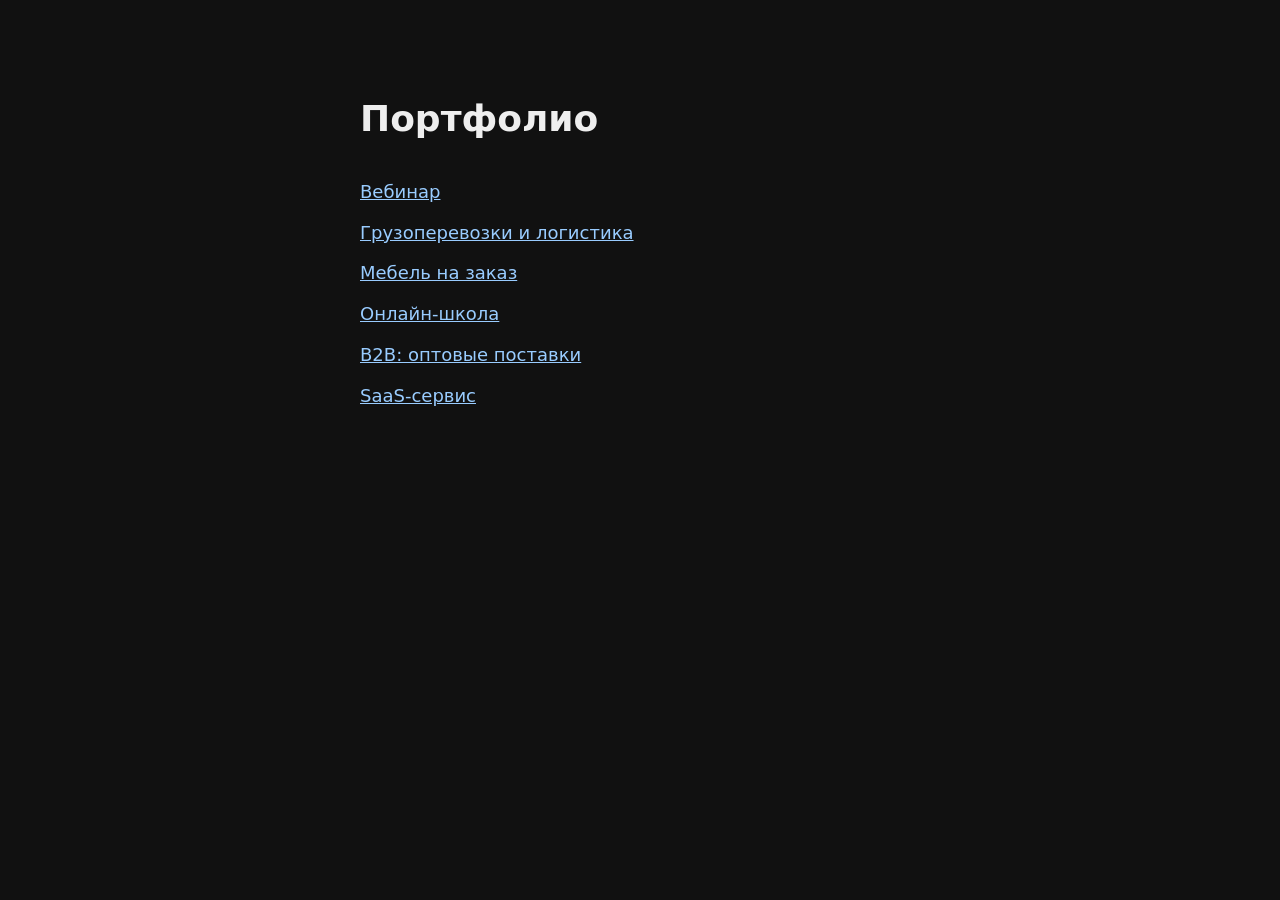
==== index.html @ 5ffccfc5 "Portfolio landings" ====
<!doctype html>
<html lang="ru"><head><meta charset="utf-8"><meta name="viewport" content="width=device-width,initial-scale=1"><title>Портфолио</title>
<style>body{font:18px/1.6 system-ui,sans-serif;max-width:560px;margin:10vh auto;padding:0 20px;background:#111;color:#eee}a{color:#9cf;display:block;padding:6px 0}</style></head>
<body><h1>Портфолио</h1>
<a href="webinar/">Вебинар</a><a href="logistics/">Грузоперевозки и логистика</a><a href="furniture/">Мебель на заказ</a>
<a href="school/">Онлайн-школа</a><a href="oroverde/">B2B: оптовые поставки</a><a href="saas/">SaaS-сервис</a></body></html>
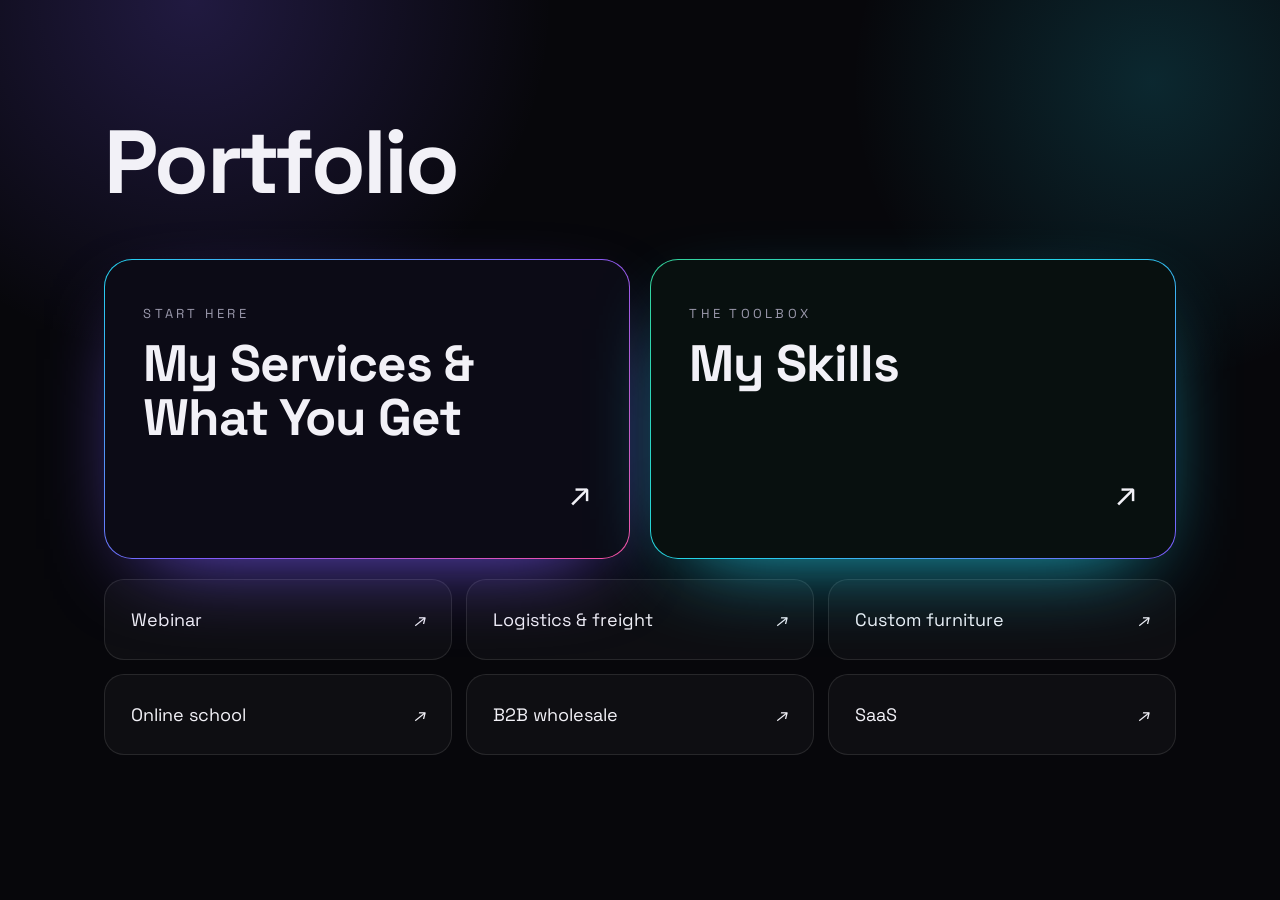
==== commit 47ee8cf9: "Declutter sites, add Services and Skills pages, English hub" ====
--- a/index.html
+++ b/index.html
@@ -1,6 +1,38 @@
 <!doctype html>
-<html lang="ru"><head><meta charset="utf-8"><meta name="viewport" content="width=device-width,initial-scale=1"><title>Портфолио</title>
-<style>body{font:18px/1.6 system-ui,sans-serif;max-width:560px;margin:10vh auto;padding:0 20px;background:#111;color:#eee}a{color:#9cf;display:block;padding:6px 0}</style></head>
-<body><h1>Портфолио</h1>
-<a href="webinar/">Вебинар</a><a href="logistics/">Грузоперевозки и логистика</a><a href="furniture/">Мебель на заказ</a>
-<a href="school/">Онлайн-школа</a><a href="oroverde/">B2B: оптовые поставки</a><a href="saas/">SaaS-сервис</a></body></html>
+<html lang="en"><head><meta charset="utf-8"><meta name="viewport" content="width=device-width,initial-scale=1">
+<title>Portfolio</title>
+<meta name="description" content="Front-end portfolio: animated, 3D landing pages.">
+<link href="https://fonts.googleapis.com/css2?family=Space+Grotesk:wght@400;500;700&display=swap" rel="stylesheet">
+<style>
+:root{--bg:#07070b;--fg:#f2f1f7;--mut:#9a98ab;--line:rgba(255,255,255,.1)}
+*{box-sizing:border-box;margin:0}
+body{background:var(--bg);color:var(--fg);font:400 18px/1.5 "Space Grotesk",system-ui,sans-serif;padding:clamp(20px,5vw,72px);max-width:1200px;margin:auto;background-image:radial-gradient(600px circle at 15% 0%,rgba(124,92,255,.22),transparent 60%),radial-gradient(500px circle at 90% 10%,rgba(34,211,238,.16),transparent 60%);background-repeat:no-repeat}
+a{color:inherit;text-decoration:none}
+h1{font-size:clamp(40px,7vw,96px);letter-spacing:-.03em;line-height:1;margin:6vh 0 clamp(28px,4vw,56px)}
+.feat{display:grid;grid-template-columns:repeat(auto-fit,minmax(300px,1fr));gap:20px;margin-bottom:20px}
+.f{position:relative;display:flex;flex-direction:column;justify-content:space-between;min-height:300px;padding:clamp(26px,3vw,44px);border-radius:28px;border:1px solid transparent;overflow:hidden;transition:transform .3s,box-shadow .3s}
+.f:hover{transform:translateY(-6px)}
+.f.a{background:linear-gradient(#0c0b16,#0c0b16) padding-box,linear-gradient(140deg,#22d3ee,#7c5cff,#ff4fa3) border-box;box-shadow:0 30px 90px -40px #7c5cff}
+.f.b{background:linear-gradient(#08100f,#08100f) padding-box,linear-gradient(140deg,#34d399,#22d3ee,#7c5cff) border-box;box-shadow:0 30px 90px -40px #22d3ee}
+.f span{font-size:13px;letter-spacing:.25em;text-transform:uppercase;color:var(--mut)}
+.f h2{font-size:clamp(30px,4vw,52px);letter-spacing:-.02em;line-height:1.05;margin-top:12px}
+.f i{font-style:normal;font-size:34px;align-self:flex-end;transition:transform .3s}.f:hover i{transform:translate(6px,-6px)}
+.grid{display:grid;grid-template-columns:repeat(auto-fill,minmax(260px,1fr));gap:14px}
+.p{padding:26px;border:1px solid var(--line);border-radius:20px;background:rgba(255,255,255,.03);display:flex;justify-content:space-between;align-items:center;transition:background .25s,border-color .25s}
+.p:hover{background:rgba(255,255,255,.07);border-color:rgba(255,255,255,.3)}
+</style></head>
+<body>
+<h1>Portfolio</h1>
+<div class="feat">
+  <a class="f a" href="services/"><div><span>Start here</span><h2>My Services &amp; What You Get</h2></div><i>&#8599;</i></a>
+  <a class="f b" href="skills/"><div><span>The toolbox</span><h2>My Skills</h2></div><i>&#8599;</i></a>
+</div>
+<div class="grid">
+  <a class="p" href="webinar/">Webinar <i>&#8599;</i></a>
+  <a class="p" href="logistics/">Logistics &amp; freight <i>&#8599;</i></a>
+  <a class="p" href="furniture/">Custom furniture <i>&#8599;</i></a>
+  <a class="p" href="school/">Online school <i>&#8599;</i></a>
+  <a class="p" href="oroverde/">B2B wholesale <i>&#8599;</i></a>
+  <a class="p" href="saas/">SaaS <i>&#8599;</i></a>
+</div>
+</body></html>
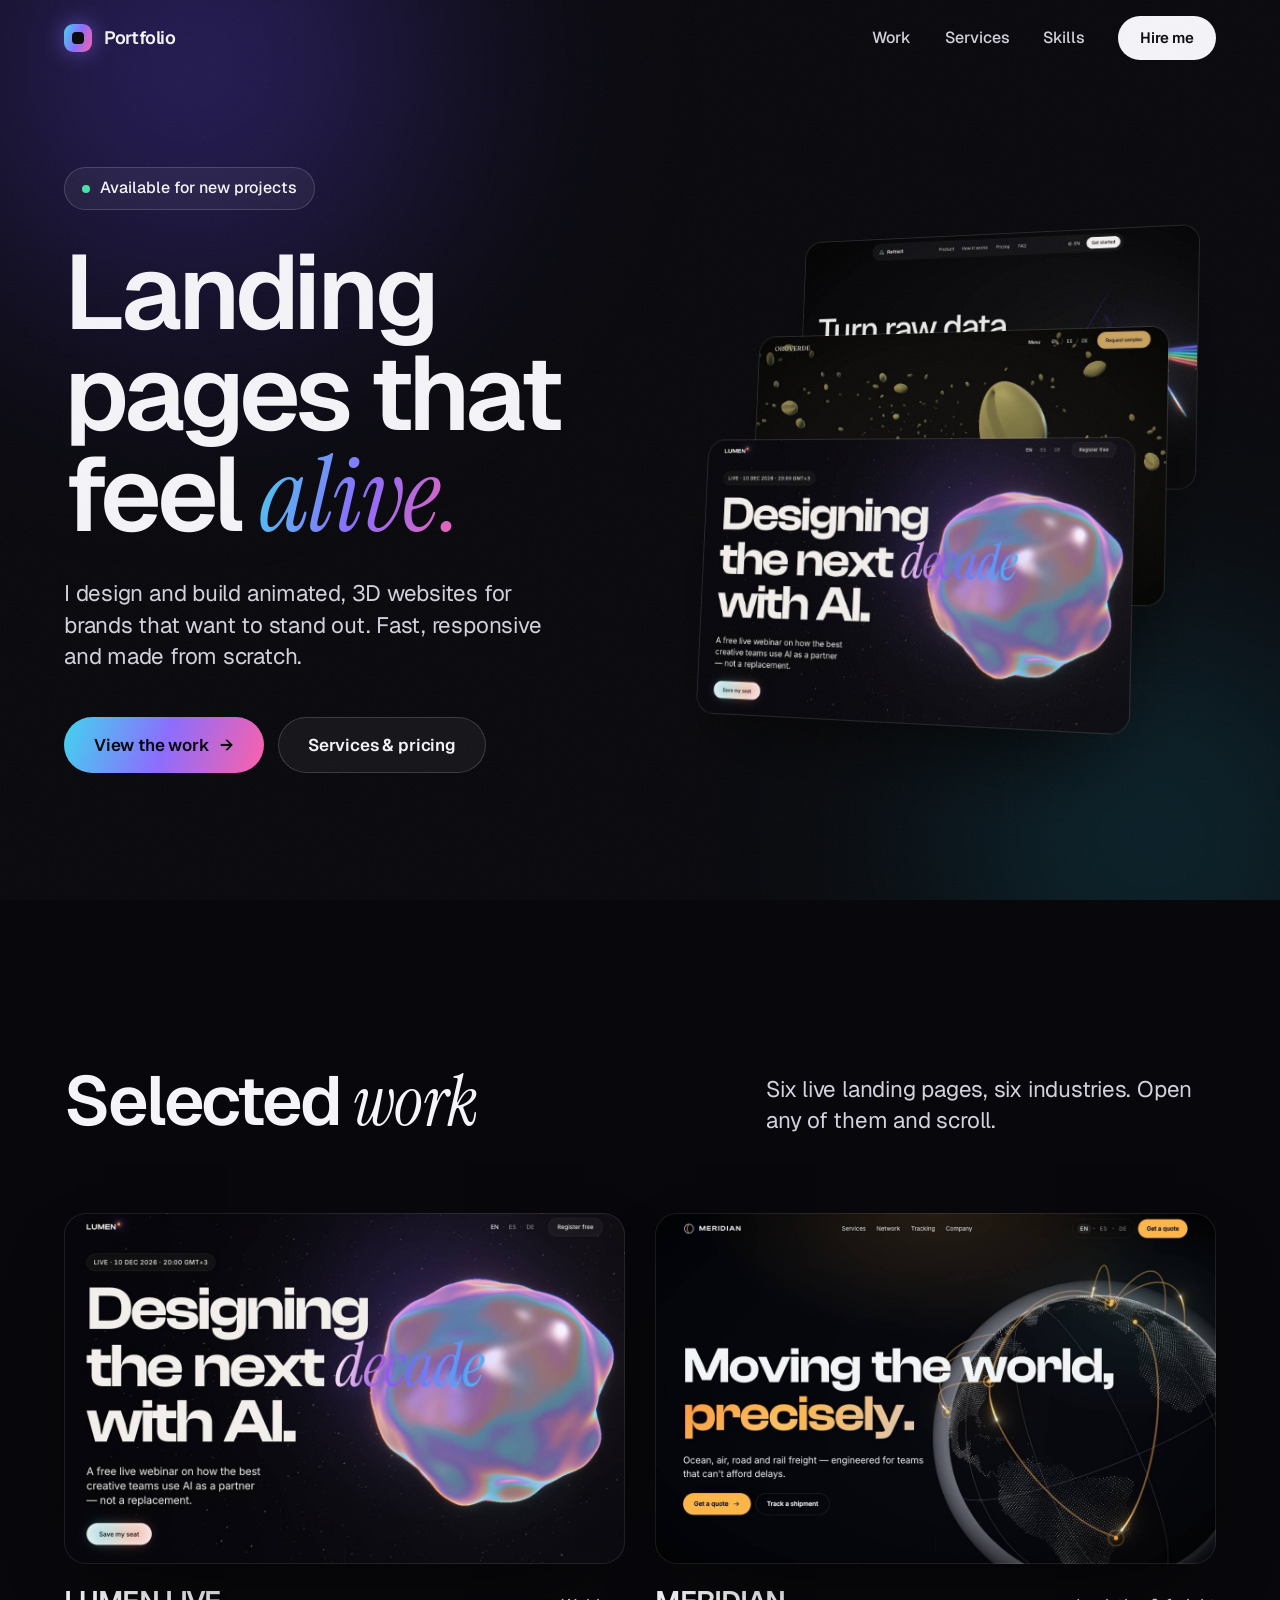
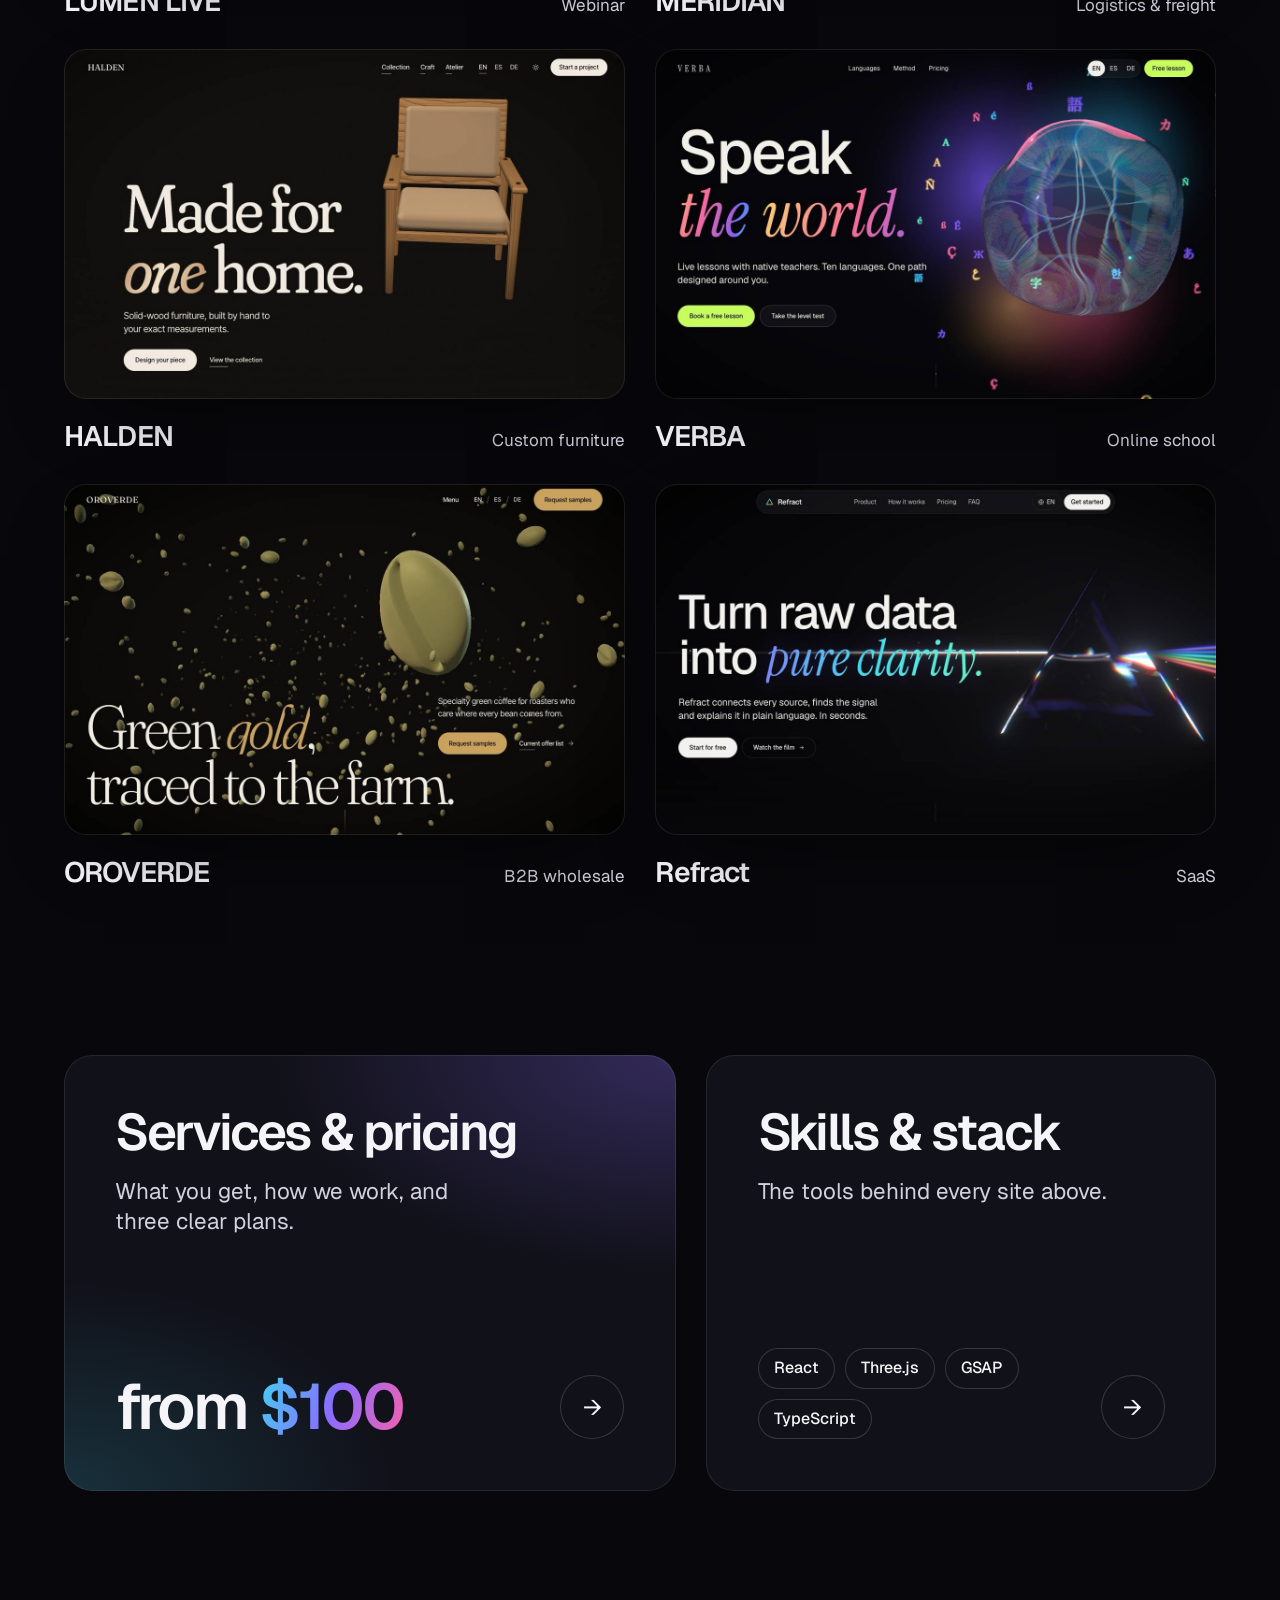
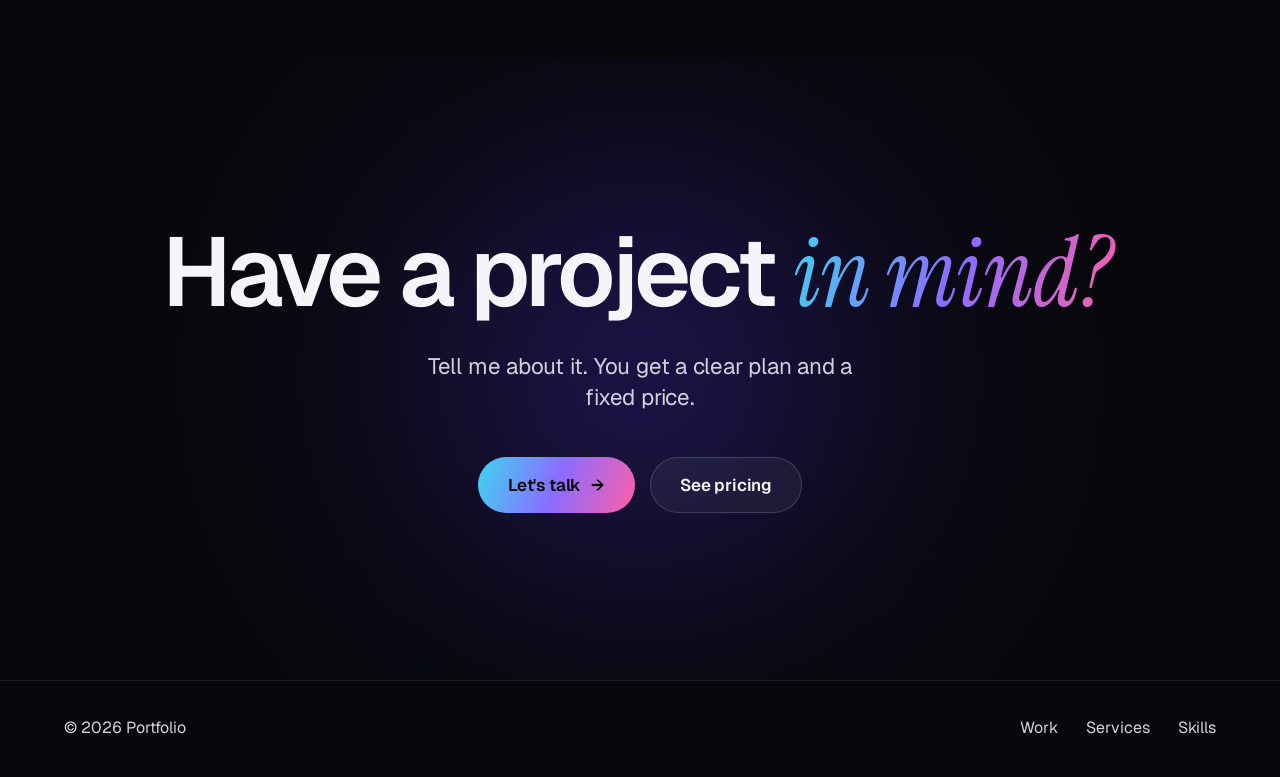
==== commit 850a6184: "Redesign hub, Services and Skills; readable typography across all landings - New shared design syste" ====
--- a/index.html
+++ b/index.html
@@ -1,38 +1,185 @@
 <!doctype html>
-<html lang="en"><head><meta charset="utf-8"><meta name="viewport" content="width=device-width,initial-scale=1">
-<title>Portfolio</title>
-<meta name="description" content="Front-end portfolio: animated, 3D landing pages.">
-<link href="https://fonts.googleapis.com/css2?family=Space+Grotesk:wght@400;500;700&display=swap" rel="stylesheet">
+<html lang="en" class="no-js" translate="no">
+<head>
+<meta charset="utf-8">
+<meta name="viewport" content="width=device-width, initial-scale=1">
+<meta name="google" content="notranslate">
+<title>Portfolio — Animated &amp; 3D Landing Pages</title>
+<meta name="description" content="Front-end developer building animated, 3D landing pages. Six live projects across webinars, logistics, furniture, education, B2B and SaaS.">
+<meta name="theme-color" content="#08080c">
+<meta property="og:type" content="website">
+<meta property="og:title" content="Landing pages that feel alive">
+<meta property="og:description" content="Animated, 3D landing pages. Six live projects, services and pricing.">
+<meta property="og:image" content="assets/work/webinar.jpg">
+<link rel="icon" href="data:image/svg+xml,%3Csvg xmlns='http://www.w3.org/2000/svg' viewBox='0 0 64 64'%3E%3Cdefs%3E%3ClinearGradient id='g' x1='0' y1='0' x2='1' y2='1'%3E%3Cstop offset='0' stop-color='%233fd5f0'/%3E%3Cstop offset='.5' stop-color='%238b6cff'/%3E%3Cstop offset='1' stop-color='%23ff5fa8'/%3E%3C/linearGradient%3E%3C/defs%3E%3Crect width='64' height='64' rx='18' fill='url(%23g)'/%3E%3Crect x='18' y='18' width='28' height='28' rx='8' fill='%2308080c'/%3E%3C/svg%3E">
+<link rel="preconnect" href="https://fonts.googleapis.com">
+<link rel="preconnect" href="https://fonts.gstatic.com" crossorigin>
+<link href="https://fonts.googleapis.com/css2?family=Geist:wght@400;500;600&family=Instrument+Serif:ital@1&display=swap" rel="stylesheet">
+<link rel="stylesheet" href="assets/site.css">
 <style>
-:root{--bg:#07070b;--fg:#f2f1f7;--mut:#9a98ab;--line:rgba(255,255,255,.1)}
-*{box-sizing:border-box;margin:0}
-body{background:var(--bg);color:var(--fg);font:400 18px/1.5 "Space Grotesk",system-ui,sans-serif;padding:clamp(20px,5vw,72px);max-width:1200px;margin:auto;background-image:radial-gradient(600px circle at 15% 0%,rgba(124,92,255,.22),transparent 60%),radial-gradient(500px circle at 90% 10%,rgba(34,211,238,.16),transparent 60%);background-repeat:no-repeat}
-a{color:inherit;text-decoration:none}
-h1{font-size:clamp(40px,7vw,96px);letter-spacing:-.03em;line-height:1;margin:6vh 0 clamp(28px,4vw,56px)}
-.feat{display:grid;grid-template-columns:repeat(auto-fit,minmax(300px,1fr));gap:20px;margin-bottom:20px}
-.f{position:relative;display:flex;flex-direction:column;justify-content:space-between;min-height:300px;padding:clamp(26px,3vw,44px);border-radius:28px;border:1px solid transparent;overflow:hidden;transition:transform .3s,box-shadow .3s}
-.f:hover{transform:translateY(-6px)}
-.f.a{background:linear-gradient(#0c0b16,#0c0b16) padding-box,linear-gradient(140deg,#22d3ee,#7c5cff,#ff4fa3) border-box;box-shadow:0 30px 90px -40px #7c5cff}
-.f.b{background:linear-gradient(#08100f,#08100f) padding-box,linear-gradient(140deg,#34d399,#22d3ee,#7c5cff) border-box;box-shadow:0 30px 90px -40px #22d3ee}
-.f span{font-size:13px;letter-spacing:.25em;text-transform:uppercase;color:var(--mut)}
-.f h2{font-size:clamp(30px,4vw,52px);letter-spacing:-.02em;line-height:1.05;margin-top:12px}
-.f i{font-style:normal;font-size:34px;align-self:flex-end;transition:transform .3s}.f:hover i{transform:translate(6px,-6px)}
-.grid{display:grid;grid-template-columns:repeat(auto-fill,minmax(260px,1fr));gap:14px}
-.p{padding:26px;border:1px solid var(--line);border-radius:20px;background:rgba(255,255,255,.03);display:flex;justify-content:space-between;align-items:center;transition:background .25s,border-color .25s}
-.p:hover{background:rgba(255,255,255,.07);border-color:rgba(255,255,255,.3)}
-</style></head>
+  .hero { position: relative; min-height: 100svh; display: flex; align-items: center; padding-block: 140px 100px; overflow: hidden; }
+  .hero .wrap { position: relative; z-index: 1; display: grid; grid-template-columns: minmax(0, 1.05fr) minmax(0, 1fr); align-items: center; gap: 48px; }
+  .hero .h1 { margin-top: 32px; }
+  .hero .lead { margin-top: 32px; }
+  .hero .actions { margin-top: 44px; }
+
+  .stack { position: relative; height: clamp(360px, 40vw, 560px); perspective: 1600px; }
+  .stack figure {
+    position: absolute;
+    width: 82%;
+    aspect-ratio: 16 / 10;
+    border-radius: 18px;
+    overflow: hidden;
+    background: var(--card);
+    box-shadow: 0 0 0 1px rgba(255,255,255,.12), 0 40px 90px -30px rgba(0,0,0,.95);
+    transform-style: preserve-3d;
+    transition: transform 1.2s var(--ease);
+  }
+  .stack img { width: 100%; height: 100%; object-fit: cover; }
+  .stack .s1 { right: 0; top: 0; transform: translate3d(0,0,-120px) rotateY(-18deg) rotateX(6deg); }
+  .stack .s2 { right: 8%; top: 22%; transform: translate3d(0,0,-40px) rotateY(-18deg) rotateX(6deg); }
+  .stack .s3 { right: 16%; top: 44%; transform: translate3d(0,0,40px) rotateY(-18deg) rotateX(6deg); }
+  .js .stack figure { opacity: 0; translate: 0 60px; transition: transform 1.2s var(--ease), opacity 1s var(--ease), translate 1.2s var(--ease); }
+  .js .stack.in figure { opacity: 1; translate: 0 0; }
+  .stack.in .s1 { transition-delay: .25s; } .stack.in .s2 { transition-delay: .4s; } .stack.in .s3 { transition-delay: .55s; }
+
+  @media (max-width: 960px) {
+    .hero { padding-block: 120px 80px; }
+    .hero .wrap { grid-template-columns: 1fr; }
+    .stack { height: min(70vw, 420px); margin-top: 24px; }
+  }
+</style>
+</head>
 <body>
-<h1>Portfolio</h1>
-<div class="feat">
-  <a class="f a" href="services/"><div><span>Start here</span><h2>My Services &amp; What You Get</h2></div><i>&#8599;</i></a>
-  <a class="f b" href="skills/"><div><span>The toolbox</span><h2>My Skills</h2></div><i>&#8599;</i></a>
-</div>
-<div class="grid">
-  <a class="p" href="webinar/">Webinar <i>&#8599;</i></a>
-  <a class="p" href="logistics/">Logistics &amp; freight <i>&#8599;</i></a>
-  <a class="p" href="furniture/">Custom furniture <i>&#8599;</i></a>
-  <a class="p" href="school/">Online school <i>&#8599;</i></a>
-  <a class="p" href="oroverde/">B2B wholesale <i>&#8599;</i></a>
-  <a class="p" href="saas/">SaaS <i>&#8599;</i></a>
-</div>
-</body></html>
+<div class="progress"></div>
+<div class="grain" aria-hidden="true"></div>
+
+<header class="nav">
+  <div class="wrap">
+    <a class="brand" href="./"><i></i>Portfolio</a>
+    <nav class="nav-links" aria-label="Main">
+      <a href="#work">Work</a>
+      <a href="services/">Services</a>
+      <a href="skills/">Skills</a>
+      <a class="btn sm" href="services/#contact" data-contact>Hire me</a>
+    </nav>
+  </div>
+</header>
+
+<main>
+  <section class="hero">
+    <div class="glow" style="width:60vw;height:60vw;left:-15vw;top:-25vw;background:radial-gradient(circle,#5b3fe0,transparent 65%)"></div>
+    <div class="glow" style="width:50vw;height:50vw;right:-15vw;bottom:-20vw;background:radial-gradient(circle,#0f6f86,transparent 65%);opacity:.4"></div>
+    <div class="wrap">
+      <div>
+        <span class="chip" data-reveal><span class="dot"></span>Available for new projects</span>
+        <h1 class="h1 split">Landing pages that feel <em class="grad">alive.</em></h1>
+        <p class="lead" data-reveal style="--d:.35s">I design and build animated, 3D websites for brands that want to stand out. Fast, responsive and made from scratch.</p>
+        <div class="actions" data-reveal style="--d:.5s">
+          <a class="btn grad-bg" href="#work">View the work <span class="arr">&rarr;</span></a>
+          <a class="btn ghost" href="services/">Services &amp; pricing</a>
+        </div>
+      </div>
+      <div class="stack" data-reveal aria-hidden="true">
+        <figure class="s1"><img src="assets/work/saas.jpg" alt="" width="1200" height="750"></figure>
+        <figure class="s2"><img src="assets/work/oroverde.jpg" alt="" width="1200" height="750"></figure>
+        <figure class="s3"><img src="assets/work/webinar.jpg" alt="" width="1200" height="750"></figure>
+      </div>
+    </div>
+  </section>
+
+  <section class="sec" id="work">
+    <div class="wrap">
+      <div class="sec-head">
+        <h2 class="h2 split">Selected <em>work</em></h2>
+        <p class="lead" data-reveal>Six live landing pages, six industries. Open any of them and scroll.</p>
+      </div>
+      <div class="works">
+        <a class="work" href="webinar/" data-reveal>
+          <div class="shot"><img src="assets/work/webinar.jpg" alt="LUMEN LIVE webinar landing page" loading="lazy" width="1200" height="750"><span class="go">&rarr;</span></div>
+          <div class="meta"><h3>LUMEN LIVE</h3><span>Webinar</span></div>
+        </a>
+        <a class="work" href="logistics/" data-reveal style="--d:.12s">
+          <div class="shot"><img src="assets/work/logistics.jpg" alt="MERIDIAN logistics landing page" loading="lazy" width="1200" height="750"><span class="go">&rarr;</span></div>
+          <div class="meta"><h3>MERIDIAN</h3><span>Logistics &amp; freight</span></div>
+        </a>
+        <a class="work" href="furniture/" data-reveal>
+          <div class="shot"><img src="assets/work/furniture.jpg" alt="HALDEN custom furniture landing page" loading="lazy" width="1200" height="750"><span class="go">&rarr;</span></div>
+          <div class="meta"><h3>HALDEN</h3><span>Custom furniture</span></div>
+        </a>
+        <a class="work" href="school/" data-reveal style="--d:.12s">
+          <div class="shot"><img src="assets/work/school.jpg" alt="VERBA online language school landing page" loading="lazy" width="1200" height="750"><span class="go">&rarr;</span></div>
+          <div class="meta"><h3>VERBA</h3><span>Online school</span></div>
+        </a>
+        <a class="work" href="oroverde/" data-reveal>
+          <div class="shot"><img src="assets/work/oroverde.jpg" alt="OROVERDE B2B coffee wholesale landing page" loading="lazy" width="1200" height="750"><span class="go">&rarr;</span></div>
+          <div class="meta"><h3>OROVERDE</h3><span>B2B wholesale</span></div>
+        </a>
+        <a class="work" href="saas/" data-reveal style="--d:.12s">
+          <div class="shot"><img src="assets/work/saas.jpg" alt="Refract SaaS landing page" loading="lazy" width="1200" height="750"><span class="go">&rarr;</span></div>
+          <div class="meta"><h3>Refract</h3><span>SaaS</span></div>
+        </a>
+      </div>
+    </div>
+  </section>
+
+  <section class="sec" style="padding-top:0">
+    <div class="wrap panels">
+      <a class="card panel feature" href="services/" data-reveal>
+        <div>
+          <h3>Services &amp; pricing</h3>
+          <p>What you get, how we work, and three clear plans.</p>
+        </div>
+        <div class="bottom"><span class="big">from <span class="grad">$100</span></span><span class="circle">&rarr;</span></div>
+      </a>
+      <a class="card panel" href="skills/" data-reveal style="--d:.12s">
+        <div>
+          <h3>Skills &amp; stack</h3>
+          <p>The tools behind every site above.</p>
+        </div>
+        <div class="bottom">
+          <div class="tags"><span>React</span><span>Three.js</span><span>GSAP</span><span>TypeScript</span></div>
+          <span class="circle">&rarr;</span>
+        </div>
+      </a>
+    </div>
+  </section>
+
+  <section class="sec cta-band">
+    <div class="glow" style="width:70vw;height:40vw;left:15vw;top:10%;background:radial-gradient(circle,#4a2fd0,transparent 65%);opacity:.45"></div>
+    <div class="wrap" style="position:relative">
+      <h2 class="h2 split">Have a project <em class="grad">in mind?</em></h2>
+      <p class="lead" data-reveal>Tell me about it. You get a clear plan and a fixed price.</p>
+      <div class="actions" data-reveal style="--d:.15s">
+        <a class="btn grad-bg" href="services/#contact" data-contact>Let's talk <span class="arr">&rarr;</span></a>
+        <a class="btn ghost" href="services/#pricing">See pricing</a>
+      </div>
+    </div>
+  </section>
+</main>
+
+<footer class="foot">
+  <div class="wrap">
+    <span>&copy; <span id="y">2026</span> Portfolio</span>
+    <nav aria-label="Footer"><a href="#work">Work</a><a href="services/">Services</a><a href="skills/">Skills</a></nav>
+  </div>
+</footer>
+
+<script src="assets/site.js"></script>
+<script>
+  document.getElementById('y').textContent = new Date().getFullYear();
+  (function () {
+    var s = document.querySelector('.stack');
+    if (!s || matchMedia('(prefers-reduced-motion: reduce)').matches || !matchMedia('(pointer: fine)').matches) return;
+    var figs = s.querySelectorAll('figure');
+    addEventListener('pointermove', function (e) {
+      var x = e.clientX / innerWidth - .5, y = e.clientY / innerHeight - .5;
+      figs.forEach(function (f, i) {
+        var k = (i + 1) * 10;
+        f.style.translate = (x * k) + 'px ' + (y * k) + 'px';
+      });
+    });
+  })();
+</script>
+</body>
+</html>
--- a/assets/site.css
+++ b/assets/site.css
@@ -0,0 +1,311 @@
+/* Shared design system for the portfolio hub, Services and Skills pages. */
+:root {
+  --bg: #08080c;
+  --bg-2: #0d0d13;
+  --card: #111119;
+  --card-2: #16161f;
+  --line: rgba(255, 255, 255, 0.09);
+  --line-2: rgba(255, 255, 255, 0.16);
+  --fg: #f5f4f8;
+  --fg-2: #d3d1dd;
+  --violet: #8b6cff;
+  --cyan: #3fd5f0;
+  --pink: #ff5fa8;
+  --mint: #46e3a8;
+  --grad: linear-gradient(110deg, var(--cyan), var(--violet) 50%, var(--pink));
+
+  --font: 'Geist', 'Inter', system-ui, -apple-system, sans-serif;
+  --serif: 'Instrument Serif', Georgia, serif;
+  --mono: 'Geist Mono', ui-monospace, Menlo, monospace;
+
+  --fs-h1: clamp(3rem, 8.2vw, 8.25rem);
+  --fs-h2: clamp(2.5rem, 5.4vw, 5.5rem);
+  --fs-h3: clamp(1.375rem, 1.9vw, 1.75rem);
+  --fs-lead: clamp(1.25rem, 1.75vw, 1.625rem);
+  --fs-body: clamp(1.0625rem, 1.15vw, 1.1875rem);
+
+  --gutter: clamp(20px, 5vw, 80px);
+  --max: 1360px;
+  --sec: clamp(96px, 13vw, 180px);
+  --r: 28px;
+  --ease: cubic-bezier(0.16, 1, 0.3, 1);
+}
+
+*, *::before, *::after { box-sizing: border-box; margin: 0; padding: 0; }
+html { scroll-behavior: smooth; -webkit-text-size-adjust: 100%; }
+body {
+  background: var(--bg);
+  color: var(--fg);
+  font-family: var(--font);
+  font-size: var(--fs-body);
+  line-height: 1.55;
+  -webkit-font-smoothing: antialiased;
+  -moz-osx-font-smoothing: grayscale;
+  overflow-x: clip;
+  text-rendering: optimizeLegibility;
+}
+a { color: inherit; text-decoration: none; }
+img { display: block; max-width: 100%; }
+ul, ol { list-style: none; }
+button { font: inherit; color: inherit; background: none; border: 0; cursor: pointer; }
+::selection { background: var(--violet); color: #fff; }
+:focus-visible { outline: 2px solid var(--cyan); outline-offset: 4px; border-radius: 10px; }
+
+.wrap { width: 100%; max-width: calc(var(--max) + var(--gutter) * 2); margin-inline: auto; padding-inline: var(--gutter); }
+.sec { position: relative; padding-block: var(--sec); }
+
+/* ---------- Type ---------- */
+h1, h2, h3 { font-weight: 600; text-wrap: balance; }
+.h1 { font-size: var(--fs-h1); line-height: 0.96; letter-spacing: -0.045em; }
+.h2 { font-size: var(--fs-h2); line-height: 1; letter-spacing: -0.04em; }
+.h3 { font-size: var(--fs-h3); line-height: 1.2; letter-spacing: -0.02em; font-weight: 500; }
+.lead { font-size: var(--fs-lead); line-height: 1.4; letter-spacing: -0.01em; color: var(--fg-2); max-width: 34ch; text-wrap: pretty; }
+em, .serif {
+  font-family: var(--serif);
+  font-style: italic;
+  font-weight: 400;
+  letter-spacing: -0.01em;
+}
+.grad {
+  background: var(--grad);
+  -webkit-background-clip: text;
+  background-clip: text;
+  color: transparent;
+  padding-right: 0.06em;
+}
+.sec-head { display: flex; flex-wrap: wrap; align-items: end; justify-content: space-between; gap: 24px 48px; margin-bottom: clamp(48px, 6vw, 88px); }
+.sec-head .lead { max-width: 30ch; }
+
+/* ---------- Background ---------- */
+.glow {
+  position: absolute;
+  pointer-events: none;
+  border-radius: 50%;
+  filter: blur(110px);
+  opacity: 0.5;
+  z-index: 0;
+}
+.grain {
+  position: fixed;
+  inset: 0;
+  z-index: 90;
+  pointer-events: none;
+  opacity: 0.05;
+  background-image: url("data:image/svg+xml,%3Csvg xmlns='http://www.w3.org/2000/svg' width='160' height='160'%3E%3Cfilter id='n'%3E%3CfeTurbulence type='fractalNoise' baseFrequency='.9' numOctaves='2' stitchTiles='stitch'/%3E%3C/filter%3E%3Crect width='100%25' height='100%25' filter='url(%23n)'/%3E%3C/svg%3E");
+}
+
+/* ---------- Nav ---------- */
+.nav {
+  position: fixed;
+  inset: 0 0 auto;
+  z-index: 80;
+  transition: background 0.4s, border-color 0.4s, backdrop-filter 0.4s;
+  border-bottom: 1px solid transparent;
+}
+.nav.scrolled {
+  background: rgba(8, 8, 12, 0.72);
+  backdrop-filter: blur(18px) saturate(1.4);
+  -webkit-backdrop-filter: blur(18px) saturate(1.4);
+  border-color: var(--line);
+}
+.nav .wrap { display: flex; align-items: center; justify-content: space-between; gap: 24px; height: 76px; }
+.brand { display: inline-flex; align-items: center; gap: 12px; font-weight: 600; font-size: 1.125rem; letter-spacing: -0.02em; }
+.brand i {
+  width: 28px; height: 28px;
+  border-radius: 9px;
+  background: var(--grad);
+  box-shadow: 0 0 24px -4px var(--violet);
+  position: relative;
+}
+.brand i::after { content: ''; position: absolute; inset: 8px; border-radius: 4px; background: var(--bg); }
+.nav-links { display: flex; align-items: center; gap: clamp(20px, 2.6vw, 40px); font-size: 1rem; font-weight: 500; }
+.nav-links a:not(.btn) { position: relative; color: var(--fg-2); transition: color 0.25s; }
+.nav-links a:not(.btn):hover, .nav-links a[aria-current] { color: var(--fg); }
+.nav-links a:not(.btn)::after {
+  content: '';
+  position: absolute; left: 0; right: 0; bottom: -6px;
+  height: 1px; background: currentColor;
+  transform: scaleX(0); transform-origin: right;
+  transition: transform 0.45s var(--ease);
+}
+.nav-links a:not(.btn):hover::after, .nav-links a[aria-current]::after { transform: scaleX(1); transform-origin: left; }
+@media (max-width: 720px) { .nav-links a:not(.btn) { display: none; } }
+
+/* ---------- Buttons ---------- */
+.btn {
+  --h: 56px;
+  position: relative;
+  display: inline-flex;
+  align-items: center;
+  justify-content: center;
+  gap: 10px;
+  height: var(--h);
+  padding: 0 30px;
+  border-radius: 999px;
+  font-weight: 600;
+  font-size: 1.0625rem;
+  letter-spacing: -0.01em;
+  white-space: nowrap;
+  color: #0a0a10;
+  background: var(--fg);
+  transition: transform 0.35s var(--ease), box-shadow 0.35s, background 0.3s;
+  will-change: transform;
+}
+.btn:hover { box-shadow: 0 16px 50px -12px rgba(139, 108, 255, 0.75); }
+.btn.grad-bg { background: var(--grad); color: #07070b; }
+.btn.ghost { background: rgba(255, 255, 255, 0.05); color: var(--fg); box-shadow: inset 0 0 0 1px var(--line-2); }
+.btn.ghost:hover { background: rgba(255, 255, 255, 0.1); box-shadow: inset 0 0 0 1px rgba(255, 255, 255, 0.3); }
+.btn.sm { --h: 44px; padding: 0 22px; font-size: 0.9375rem; }
+.btn .arr { transition: transform 0.35s var(--ease); }
+.btn:hover .arr { transform: translateX(4px); }
+.actions { display: flex; flex-wrap: wrap; gap: 14px; }
+
+/* ---------- Chip ---------- */
+.chip {
+  display: inline-flex;
+  align-items: center;
+  gap: 10px;
+  padding: 9px 18px;
+  border-radius: 999px;
+  background: rgba(255, 255, 255, 0.05);
+  box-shadow: inset 0 0 0 1px var(--line-2);
+  font-size: 1rem;
+  font-weight: 500;
+  color: var(--fg);
+}
+.chip .dot { width: 8px; height: 8px; border-radius: 50%; background: var(--mint); box-shadow: 0 0 0 0 rgba(70, 227, 168, 0.6); animation: ping 2s infinite; }
+@keyframes ping { 70% { box-shadow: 0 0 0 9px rgba(70, 227, 168, 0); } 100% { box-shadow: 0 0 0 0 rgba(70, 227, 168, 0); } }
+
+/* ---------- Cards ---------- */
+.card {
+  position: relative;
+  border-radius: var(--r);
+  background: var(--card);
+  box-shadow: inset 0 0 0 1px var(--line);
+  overflow: hidden;
+  isolation: isolate;
+}
+.card::before {
+  content: '';
+  position: absolute;
+  inset: 0;
+  z-index: -1;
+  background: radial-gradient(520px circle at var(--mx, 50%) var(--my, -20%), rgba(139, 108, 255, 0.16), transparent 55%);
+  opacity: 0;
+  transition: opacity 0.4s;
+}
+.card:hover::before { opacity: 1; }
+
+/* ---------- Work grid ---------- */
+.works { display: grid; grid-template-columns: repeat(2, minmax(0, 1fr)); gap: clamp(20px, 2.4vw, 36px); }
+.work { display: block; }
+.work .shot {
+  position: relative;
+  aspect-ratio: 16 / 10;
+  border-radius: 22px;
+  overflow: hidden;
+  background: var(--card);
+  box-shadow: inset 0 0 0 1px var(--line), 0 30px 80px -40px rgba(0, 0, 0, 0.9);
+}
+.work .shot img { width: 100%; height: 100%; object-fit: cover; transition: transform 1.1s var(--ease); }
+.work .shot::after { content: ''; position: absolute; inset: 0; border-radius: inherit; box-shadow: inset 0 0 0 1px var(--line); pointer-events: none; }
+.work:hover .shot img { transform: scale(1.045); }
+.work .go {
+  position: absolute; right: 18px; top: 18px;
+  display: grid; place-items: center;
+  width: 52px; height: 52px; border-radius: 50%;
+  background: var(--fg); color: #0a0a10;
+  font-size: 1.25rem;
+  transform: scale(0.6) rotate(-45deg); opacity: 0;
+  transition: transform 0.5s var(--ease), opacity 0.3s;
+}
+.work:hover .go { transform: none; opacity: 1; }
+.work .meta { display: flex; align-items: baseline; justify-content: space-between; gap: 16px; margin-top: 22px; }
+.work .meta h3 { font-size: clamp(1.5rem, 2.2vw, 2rem); font-weight: 600; letter-spacing: -0.03em; line-height: 1.1; }
+.work .meta span { font-size: var(--fs-body); color: var(--fg-2); text-align: right; }
+@media (max-width: 760px) { .works { grid-template-columns: 1fr; } }
+
+/* ---------- Big link panels ---------- */
+.panels { display: grid; grid-template-columns: 1.2fr 1fr; gap: clamp(20px, 2.4vw, 36px); }
+.panel {
+  display: flex;
+  flex-direction: column;
+  justify-content: space-between;
+  gap: 48px;
+  min-height: clamp(320px, 34vw, 460px);
+  padding: clamp(32px, 4vw, 56px);
+  transition: transform 0.6s var(--ease);
+}
+.panel:hover { transform: translateY(-6px); }
+.panel h3 { font-size: clamp(2.25rem, 4vw, 3.75rem); line-height: 1; letter-spacing: -0.04em; font-weight: 600; }
+.panel p { font-size: var(--fs-lead); color: var(--fg-2); max-width: 26ch; line-height: 1.35; margin-top: 18px; }
+.panel .bottom { display: flex; align-items: end; justify-content: space-between; gap: 20px; }
+.panel .big { font-size: clamp(2.75rem, 5vw, 4.5rem); font-weight: 600; letter-spacing: -0.045em; line-height: 1; }
+.panel .circle {
+  flex: none;
+  display: grid; place-items: center;
+  width: 64px; height: 64px; border-radius: 50%;
+  box-shadow: inset 0 0 0 1px var(--line-2);
+  font-size: 1.5rem;
+  transition: background 0.4s, color 0.4s, transform 0.5s var(--ease);
+}
+.panel:hover .circle { background: var(--fg); color: #0a0a10; transform: rotate(-45deg); }
+.panel.feature {
+  background:
+    radial-gradient(120% 90% at 100% 0%, rgba(139, 108, 255, 0.28), transparent 55%),
+    radial-gradient(90% 80% at 0% 100%, rgba(63, 213, 240, 0.16), transparent 60%),
+    var(--card);
+}
+.tags { display: flex; flex-wrap: wrap; gap: 10px; }
+.tags span {
+  padding: 8px 16px;
+  border-radius: 999px;
+  box-shadow: inset 0 0 0 1px var(--line-2);
+  font-size: 1rem;
+  font-weight: 500;
+}
+@media (max-width: 860px) { .panels { grid-template-columns: 1fr; } }
+
+/* ---------- CTA band ---------- */
+.cta-band { position: relative; text-align: center; overflow: hidden; }
+.cta-band .h2 { font-size: clamp(3rem, 7.6vw, 7.5rem); }
+.cta-band .lead { margin: 28px auto 0; text-align: center; }
+.cta-band .actions { justify-content: center; margin-top: 44px; }
+
+/* ---------- Footer ---------- */
+.foot { border-top: 1px solid var(--line); }
+.foot .wrap { display: flex; flex-wrap: wrap; align-items: center; justify-content: space-between; gap: 16px 32px; min-height: 96px; font-size: 1rem; color: var(--fg-2); }
+.foot nav { display: flex; gap: 28px; }
+.foot a:hover { color: var(--fg); }
+
+/* ---------- Reveal ---------- */
+.js [data-reveal] { opacity: 0; transform: translateY(36px); transition: opacity 1s var(--ease), transform 1.1s var(--ease); transition-delay: var(--d, 0s); }
+.js [data-reveal].in { opacity: 1; transform: none; }
+.split .w { display: inline-block; overflow: hidden; vertical-align: top; padding-bottom: 0.14em; margin-bottom: -0.14em; padding-right: 0.04em; margin-right: -0.04em; }
+.split .w > span { display: inline-block; transform: translateY(110%) rotate(4deg); transform-origin: 0 100%; transition: transform 1.15s var(--ease); transition-delay: calc(var(--i, 0) * 70ms + var(--d, 0s)); }
+.split.in .w > span, .no-js .split .w > span { transform: none; }
+
+/* ---------- Cursor ---------- */
+.cursor {
+  position: fixed; left: 0; top: 0; z-index: 100;
+  width: 14px; height: 14px; margin: -7px 0 0 -7px;
+  border-radius: 50%;
+  background: #fff;
+  mix-blend-mode: difference;
+  pointer-events: none;
+  transition: width 0.35s var(--ease), height 0.35s var(--ease), margin 0.35s var(--ease), opacity 0.3s;
+  opacity: 0;
+}
+.cursor.on { opacity: 1; }
+.cursor.big { width: 64px; height: 64px; margin: -32px 0 0 -32px; }
+@media (hover: none), (pointer: coarse) { .cursor { display: none; } }
+
+/* ---------- Progress ---------- */
+.progress { position: fixed; inset: 0 0 auto; height: 2px; z-index: 85; background: var(--grad); transform-origin: left; transform: scaleX(0); }
+
+@media (prefers-reduced-motion: reduce) {
+  html { scroll-behavior: auto; }
+  *, *::before, *::after { animation: none !important; transition-duration: 0.01ms !important; }
+  .js [data-reveal] { opacity: 1; transform: none; }
+  .split .w > span { transform: none; }
+}
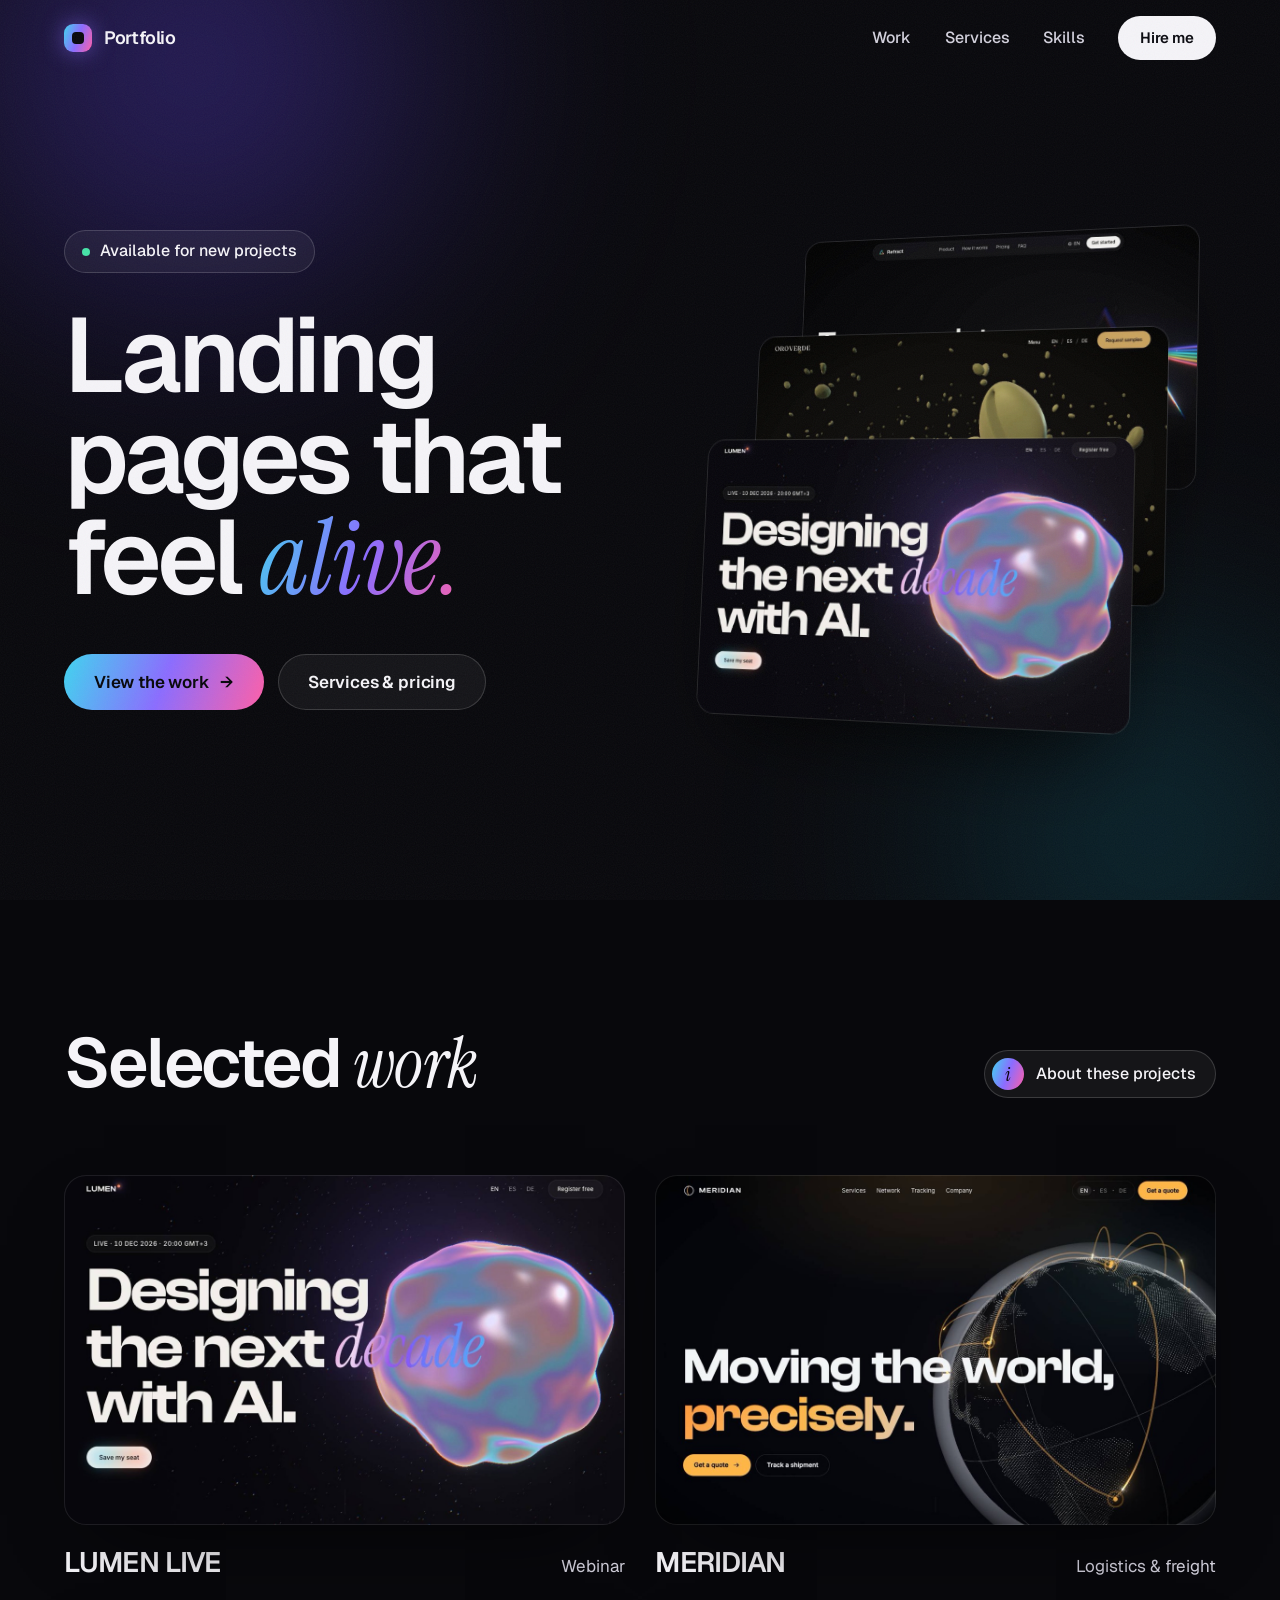
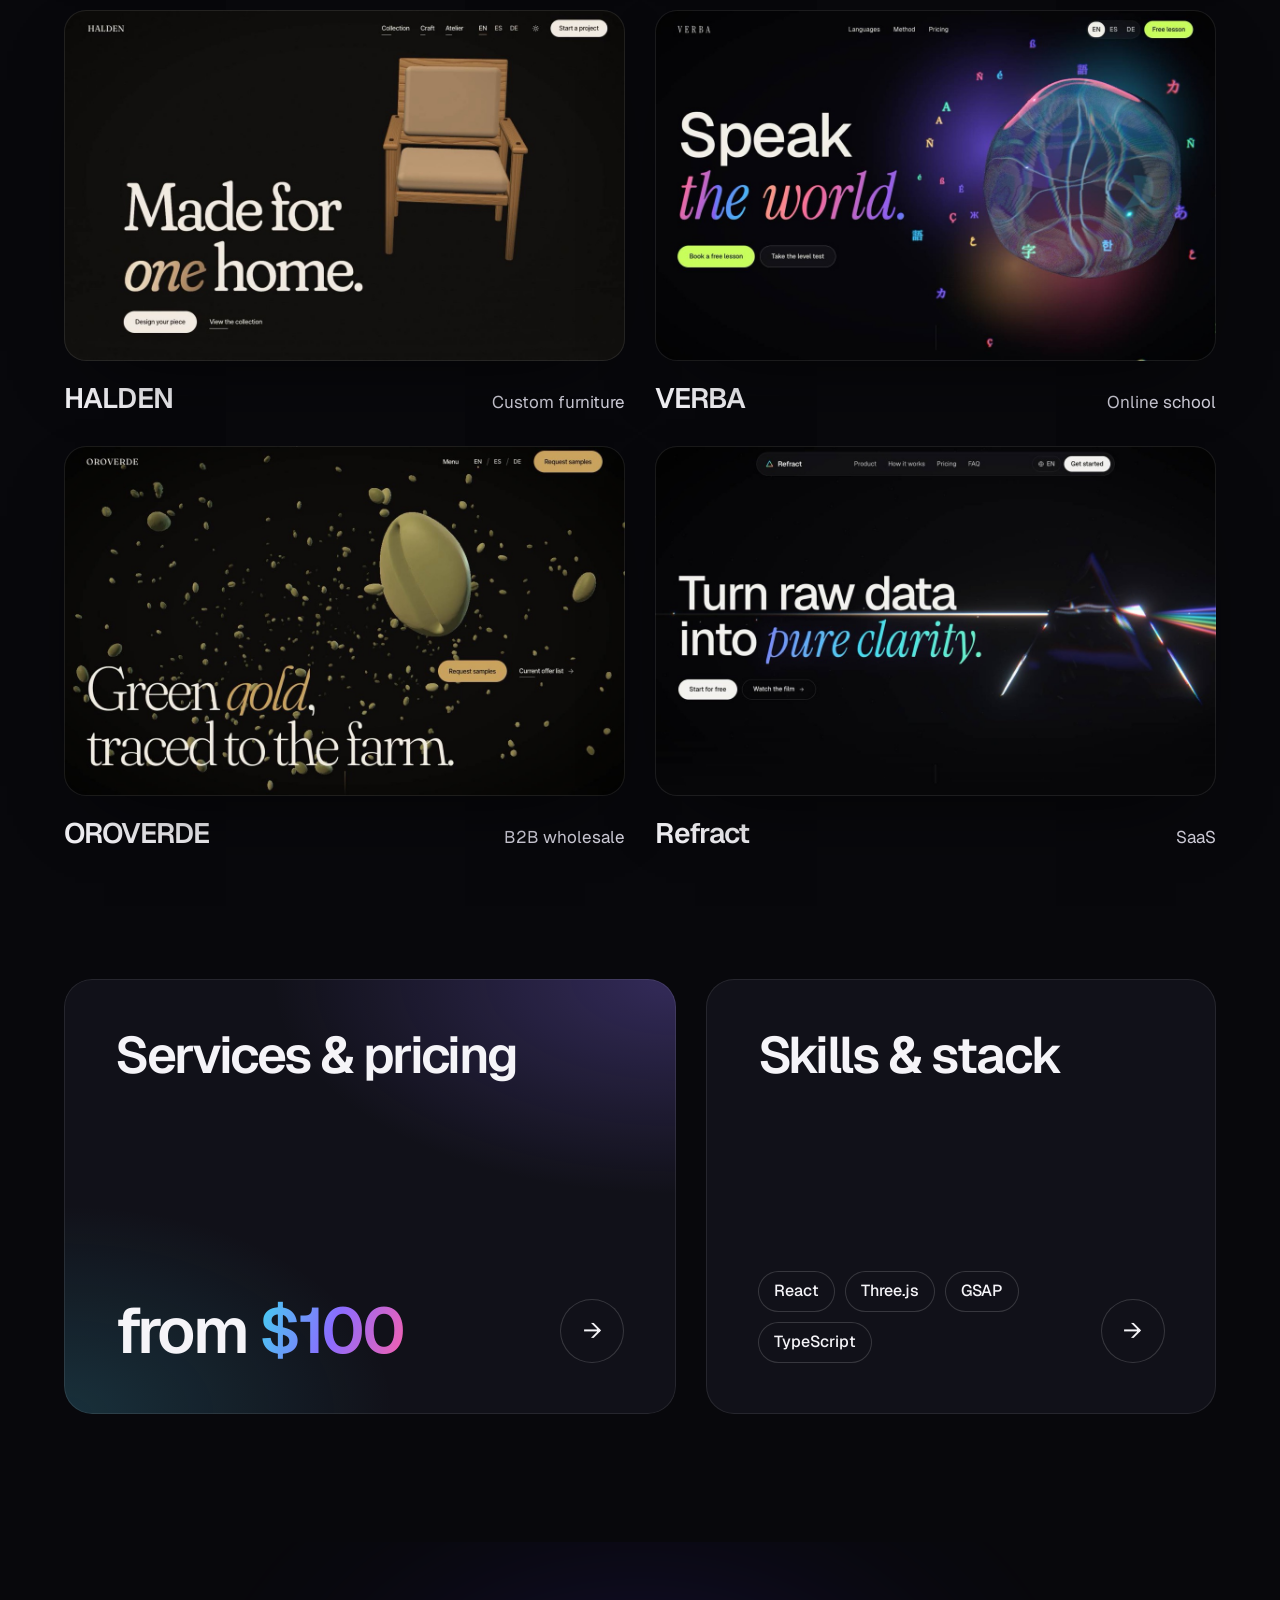
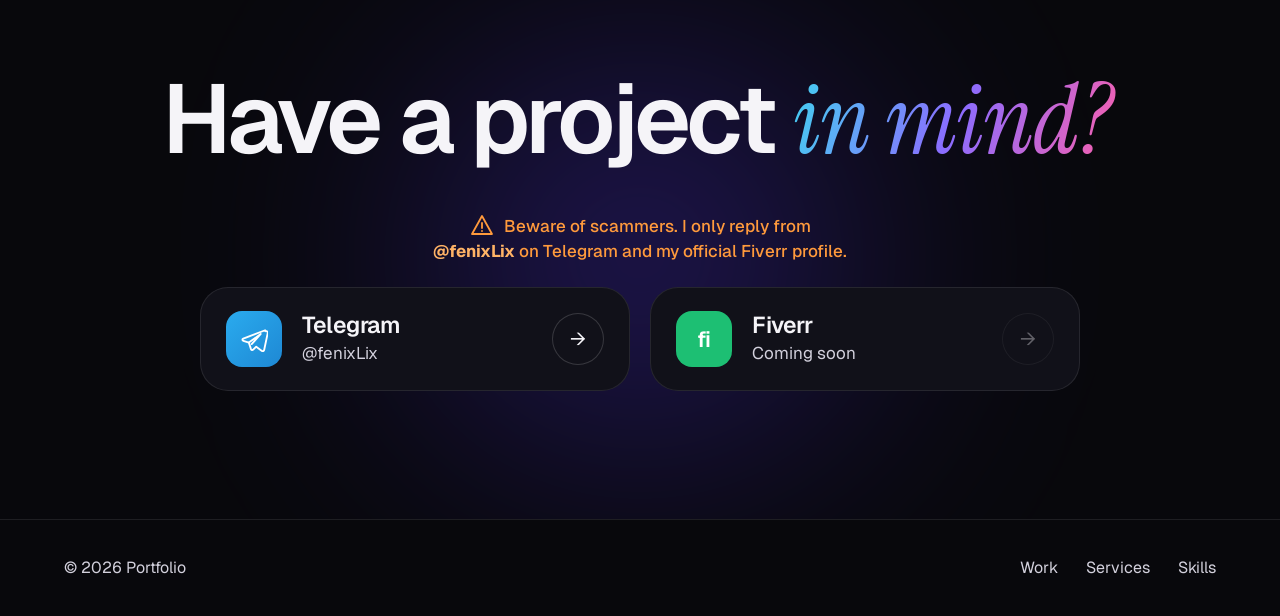
==== commit 8a29e58a: "Remove filler subtitles, add About-these-projects note and Telegram contact - Drop the sentence-unde" ====
--- a/index.html
+++ b/index.html
@@ -61,7 +61,7 @@
       <a href="#work">Work</a>
       <a href="services/">Services</a>
       <a href="skills/">Skills</a>
-      <a class="btn sm" href="services/#contact" data-contact>Hire me</a>
+      <a class="btn sm" href="#contact">Hire me</a>
     </nav>
   </div>
 </header>
@@ -74,7 +74,6 @@
       <div>
         <span class="chip" data-reveal><span class="dot"></span>Available for new projects</span>
         <h1 class="h1 split">Landing pages that feel <em class="grad">alive.</em></h1>
-        <p class="lead" data-reveal style="--d:.35s">I design and build animated, 3D websites for brands that want to stand out. Fast, responsive and made from scratch.</p>
         <div class="actions" data-reveal style="--d:.5s">
           <a class="btn grad-bg" href="#work">View the work <span class="arr">&rarr;</span></a>
           <a class="btn ghost" href="services/">Services &amp; pricing</a>
@@ -92,7 +91,13 @@
     <div class="wrap">
       <div class="sec-head">
         <h2 class="h2 split">Selected <em>work</em></h2>
-        <p class="lead" data-reveal>Six live landing pages, six industries. Open any of them and scroll.</p>
+        <div class="info" data-reveal>
+          <button class="info-btn" type="button" aria-describedby="about-work"><span class="i">i</span>About these projects</button>
+          <div class="tip" role="tooltip" id="about-work">
+            <p>Every site here was built specifically for this portfolio. I wanted to find out how fast, and how well, I could make them.</p>
+            <p>At the company I worked for, I didn't build landing pages: I designed and animated one large website. That work is covered by an NDA (Non-Disclosure Agreement), so I can't show it here.</p>
+          </div>
+        </div>
       </div>
       <div class="works">
         <a class="work" href="webinar/" data-reveal>
@@ -128,14 +133,12 @@
       <a class="card panel feature" href="services/" data-reveal>
         <div>
           <h3>Services &amp; pricing</h3>
-          <p>What you get, how we work, and three clear plans.</p>
         </div>
         <div class="bottom"><span class="big">from <span class="grad">$100</span></span><span class="circle">&rarr;</span></div>
       </a>
       <a class="card panel" href="skills/" data-reveal style="--d:.12s">
         <div>
           <h3>Skills &amp; stack</h3>
-          <p>The tools behind every site above.</p>
         </div>
         <div class="bottom">
           <div class="tags"><span>React</span><span>Three.js</span><span>GSAP</span><span>TypeScript</span></div>
@@ -145,14 +148,22 @@
     </div>
   </section>
 
-  <section class="sec cta-band">
+  <section class="sec contact" id="contact">
     <div class="glow" style="width:70vw;height:40vw;left:15vw;top:10%;background:radial-gradient(circle,#4a2fd0,transparent 65%);opacity:.45"></div>
     <div class="wrap" style="position:relative">
       <h2 class="h2 split">Have a project <em class="grad">in mind?</em></h2>
-      <p class="lead" data-reveal>Tell me about it. You get a clear plan and a fixed price.</p>
-      <div class="actions" data-reveal style="--d:.15s">
-        <a class="btn grad-bg" href="services/#contact" data-contact>Let's talk <span class="arr">&rarr;</span></a>
-        <a class="btn ghost" href="services/#pricing">See pricing</a>
+      <p class="scam" data-reveal><svg viewBox="0 0 24 24" aria-hidden="true"><path d="M12 3l10 18H2z"/><path d="M12 10v5M12 18h.01"/></svg><span>Beware of scammers. I only reply from <b>@fenixLix</b> on Telegram and my official Fiverr profile.</span></p>
+      <div class="contact-links" data-reveal style="--d:.1s">
+        <a class="card contact-link" href="https://t.me/fenixLix" target="_blank" rel="noopener">
+          <span class="ico tg"><svg viewBox="0 0 24 24" aria-hidden="true"><path d="M21.5 4.5L2.8 11.7c-1 .4-1 1.6.1 1.9l4.7 1.5 1.8 5.6c.3.8 1.3 1 1.9.4l2.6-2.5 4.9 3.6c.7.5 1.7.1 1.9-.8l3.1-14.6c.2-1-.8-1.8-1.7-1.4z"/><path d="M7.6 15.1l10.2-7.4-7.8 8.7"/></svg></span>
+          <span class="txt"><b>Telegram</b><i>@fenixLix</i></span>
+          <span class="circle">&rarr;</span>
+        </a>
+        <a class="card contact-link" data-fiverr aria-disabled="true">
+          <span class="ico fv">fi</span>
+          <span class="txt"><b>Fiverr</b><i data-fiverr-label>Coming soon</i></span>
+          <span class="circle">&rarr;</span>
+        </a>
       </div>
     </div>
   </section>
--- a/assets/site.css
+++ b/assets/site.css
@@ -26,7 +26,7 @@
 
   --gutter: clamp(20px, 5vw, 80px);
   --max: 1360px;
-  --sec: clamp(96px, 13vw, 180px);
+  --sec: clamp(80px, 10vw, 140px);
   --r: 28px;
   --ease: cubic-bezier(0.16, 1, 0.3, 1);
 }
@@ -73,7 +73,7 @@
   color: transparent;
   padding-right: 0.06em;
 }
-.sec-head { display: flex; flex-wrap: wrap; align-items: end; justify-content: space-between; gap: 24px 48px; margin-bottom: clamp(48px, 6vw, 88px); }
+.sec-head { position: relative; z-index: 5; display: flex; flex-wrap: wrap; align-items: end; justify-content: space-between; gap: 24px 48px; margin-bottom: clamp(48px, 6vw, 88px); }
 .sec-head .lead { max-width: 30ch; }
 
 /* ---------- Background ---------- */
@@ -309,3 +309,67 @@
   .js [data-reveal] { opacity: 1; transform: none; }
   .split .w > span { transform: none; }
 }
+
+/* ---------- Info tooltip ("About these projects") ---------- */
+.info { position: relative; }
+.info-btn {
+  display: inline-flex; align-items: center; gap: 12px;
+  height: 48px; padding: 0 20px 0 8px;
+  border-radius: 999px;
+  background: rgba(255, 255, 255, 0.05);
+  box-shadow: inset 0 0 0 1px var(--line-2);
+  font-size: 1rem; font-weight: 500;
+  transition: background 0.3s;
+}
+.info-btn:hover, .info-btn:focus-visible, .info.open .info-btn { background: rgba(255, 255, 255, 0.1); }
+.info-btn .i {
+  display: grid; place-items: center;
+  width: 32px; height: 32px; border-radius: 50%;
+  background: var(--grad); color: #07070b;
+  font-family: var(--serif); font-style: italic; font-size: 1.25rem; line-height: 1;
+}
+.tip {
+  position: absolute; z-index: 20; right: 0; top: calc(100% + 14px);
+  width: min(440px, calc(100vw - 2 * var(--gutter)));
+  padding: 24px 26px;
+  border-radius: 20px;
+  background: rgba(22, 22, 31, 0.96);
+  backdrop-filter: blur(16px);
+  -webkit-backdrop-filter: blur(16px);
+  box-shadow: inset 0 0 0 1px var(--line-2), 0 30px 80px -20px rgba(0, 0, 0, 0.8);
+  display: grid; gap: 12px;
+  font-size: 1.0625rem; line-height: 1.5; color: var(--fg);
+  opacity: 0; visibility: hidden; transform: translateY(-8px);
+  transition: opacity 0.3s, transform 0.4s var(--ease), visibility 0.3s;
+}
+.tip::before { content: ''; position: absolute; right: 36px; top: -7px; width: 14px; height: 14px; background: inherit; transform: rotate(45deg); box-shadow: -1px -1px 0 0 var(--line-2); }
+.info:hover .tip, .info:focus-within .tip, .info.open .tip { opacity: 1; visibility: visible; transform: none; }
+@media (max-width: 720px) { .tip { left: 0; right: auto; } .tip::before { left: 28px; right: auto; } }
+
+/* ---------- Contact ---------- */
+.contact { text-align: center; overflow: hidden; }
+.contact .h2 { font-size: clamp(3rem, 7.6vw, 7.5rem); }
+.scam {
+  max-width: 640px;
+  margin: 44px auto 0;
+  font-size: var(--fs-body); font-weight: 500; line-height: 1.45;
+  color: #ff9a3c;
+  text-wrap: balance;
+}
+.scam b { color: #ffb366; }
+.scam svg { display: inline-block; vertical-align: -5px; margin-right: 10px; width: 24px; height: 24px; fill: none; stroke: currentColor; stroke-width: 1.8; stroke-linejoin: round; stroke-linecap: round; }
+.contact-links { display: grid; grid-template-columns: repeat(2, minmax(0, 1fr)); gap: 20px; max-width: 880px; margin: 24px auto 0; text-align: left; }
+.contact-link { display: flex; align-items: center; gap: 20px; padding: 24px 26px; transition: transform 0.5s var(--ease); }
+.contact-link:not([aria-disabled]):hover { transform: translateY(-4px); }
+.contact-link .ico { flex: none; display: grid; place-items: center; width: 56px; height: 56px; border-radius: 16px; }
+.contact-link .ico svg { width: 28px; height: 28px; fill: none; stroke: #fff; stroke-width: 1.6; stroke-linejoin: round; stroke-linecap: round; }
+.contact-link .tg { background: linear-gradient(135deg, #2aabee, #1e88d4); }
+.contact-link .fv { background: #1dbf73; color: #fff; font-weight: 600; font-size: 1.375rem; letter-spacing: -0.03em; }
+.contact-link .txt { flex: 1; display: grid; }
+.contact-link b { font-size: clamp(1.375rem, 1.8vw, 1.625rem); font-weight: 600; letter-spacing: -0.02em; line-height: 1.2; }
+.contact-link i { font-style: normal; font-size: var(--fs-body); color: var(--fg-2); }
+.contact-link .circle { flex: none; display: grid; place-items: center; width: 52px; height: 52px; border-radius: 50%; box-shadow: inset 0 0 0 1px var(--line-2); font-size: 1.25rem; transition: background 0.4s, color 0.4s, transform 0.5s var(--ease); }
+.contact-link:not([aria-disabled]):hover .circle { background: var(--fg); color: #0a0a10; transform: rotate(-45deg); }
+.contact-link[aria-disabled] { cursor: default; }
+.contact-link[aria-disabled] .circle { opacity: 0.35; }
+@media (max-width: 720px) { .contact-links { grid-template-columns: 1fr; } .scam { margin-top: 32px; } }
